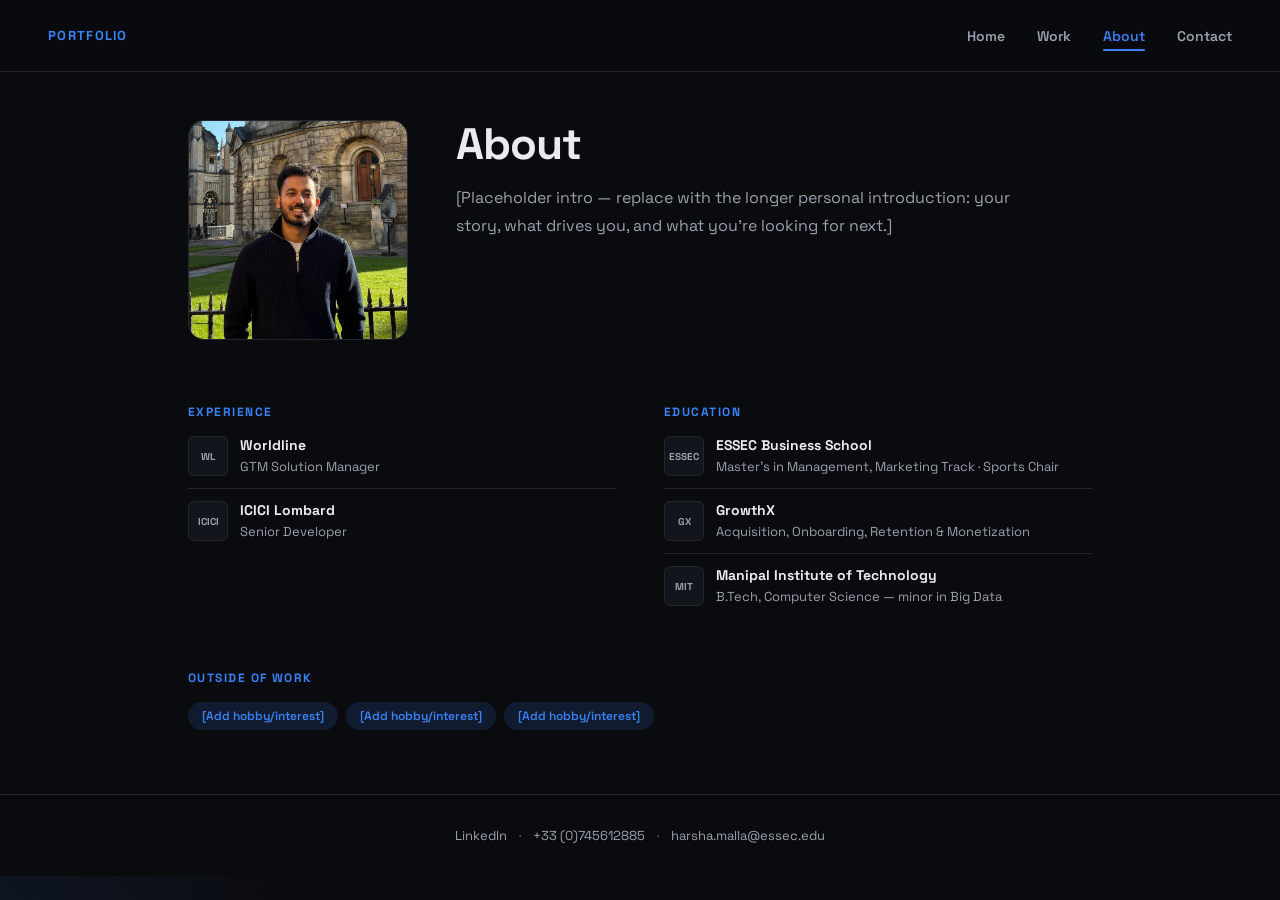
==== about.html @ a9770e65 "Restructure into multi-page site with fixed nav (Home/Work/About/Contact) Replace the single-page si" ====
<!DOCTYPE html>
<html lang="en">
<head>
<meta charset="UTF-8">
<meta name="viewport" content="width=device-width, initial-scale=1.0">
<title>About — Sai Harsha Malla</title>
<meta name="description" content="About Sai Harsha Malla — background, education, and interests.">
<link rel="preconnect" href="https://fonts.googleapis.com">
<link rel="preconnect" href="https://fonts.gstatic.com" crossorigin>
<link href="https://fonts.googleapis.com/css2?family=Space+Grotesk:wght@400;500;600;700&display=swap" rel="stylesheet">
<link rel="stylesheet" href="css/styles.css">
</head>
<body>

<nav class="nav">
  <a class="nav-wordmark" href="index.html">Portfolio</a>
  <div class="nav-links">
    <a class="nav-link" href="index.html">Home</a>
    <a class="nav-link" href="work.html">Work</a>
    <a class="nav-link is-active" href="about.html">About</a>
    <a class="nav-link" href="contact.html">Contact</a>
  </div>
</nav>

<main class="main">

  <section class="about-intro reveal">
    <div class="about-photo">
      <img src="assets/photo.jpg" alt="Sai Harsha Malla" width="220" height="220">
    </div>
    <div class="about-intro-text">
      <h1 class="name">About</h1>
      <p>[Placeholder intro &mdash; replace with the longer personal introduction: your story, what drives you, and what you're looking for next.]</p>
    </div>
  </section>

  <section class="about-columns reveal">
    <div>
      <h2 class="section-heading">Experience</h2>
      <ul class="timeline">
        <li class="timeline-item">
          <div class="timeline-logo">WL</div>
          <div class="timeline-text">
            <div class="timeline-org">Worldline</div>
            <div class="timeline-title">GTM Solution Manager</div>
          </div>
        </li>
        <li class="timeline-item">
          <div class="timeline-logo">ICICI</div>
          <div class="timeline-text">
            <div class="timeline-org">ICICI Lombard</div>
            <div class="timeline-title">Senior Developer</div>
          </div>
        </li>
      </ul>
    </div>
    <div>
      <h2 class="section-heading">Education</h2>
      <ul class="timeline">
        <li class="timeline-item">
          <div class="timeline-logo">ESSEC</div>
          <div class="timeline-text">
            <div class="timeline-org">ESSEC Business School</div>
            <div class="timeline-title">Master&rsquo;s in Management, Marketing Track &middot; Sports Chair</div>
          </div>
        </li>
        <li class="timeline-item">
          <div class="timeline-logo">GX</div>
          <div class="timeline-text">
            <div class="timeline-org">GrowthX</div>
            <div class="timeline-title">Acquisition, Onboarding, Retention &amp; Monetization</div>
          </div>
        </li>
        <li class="timeline-item">
          <div class="timeline-logo">MIT</div>
          <div class="timeline-text">
            <div class="timeline-org">Manipal Institute of Technology</div>
            <div class="timeline-title">B.Tech, Computer Science &mdash; minor in Big Data</div>
          </div>
        </li>
      </ul>
    </div>
  </section>

  <section class="hobbies-section reveal">
    <h2 class="section-heading">Outside of Work</h2>
    <div class="hobbies-list">
      <span class="hobby-tag">[Add hobby/interest]</span>
      <span class="hobby-tag">[Add hobby/interest]</span>
      <span class="hobby-tag">[Add hobby/interest]</span>
    </div>
  </section>

</main>

<footer class="site-footer">
  <a href="https://www.linkedin.com/in/saiharshamalla/" target="_blank" rel="noopener">LinkedIn</a>
  <span class="footer-sep">&middot;</span>
  <a href="tel:+33745612885">+33 (0)745612885</a>
  <span class="footer-sep">&middot;</span>
  <a href="mailto:harsha.malla@essec.edu">harsha.malla@essec.edu</a>
</footer>

<script src="js/script.js"></script>
</body>
</html>
---- css/styles.css ----
/* ---------------------------------------------------------
   Design tokens — single source of truth for colors, type,
   and spacing. Change values here, not at call sites.
--------------------------------------------------------- */
:root {
  --bg: #0a0b0f;
  --bg-elevated: #13151c;
  --bg-elevated-hover: #191c25;
  --border: #22262f;
  --text: #e9ebf1;
  --text-muted: #9aa0ae;
  --text-faint: #676d7a;
  --accent: #3b82f6;
  --accent-soft: rgba(59, 130, 246, 0.14);
  --accent-border: rgba(59, 130, 246, 0.35);

  --font-sans: 'Space Grotesk', -apple-system, BlinkMacSystemFont, 'Segoe UI', sans-serif;

  --space-1: 4px;
  --space-2: 8px;
  --space-3: 12px;
  --space-4: 16px;
  --space-5: 24px;
  --space-6: 32px;
  --space-7: 48px;
  --space-8: 64px;

  --radius-sm: 6px;
  --radius-md: 10px;
  --radius-lg: 16px;

  --nav-height: 72px;
  --transition: 220ms cubic-bezier(0.4, 0, 0.2, 1);
}

* { box-sizing: border-box; }

html, body {
  margin: 0;
  padding: 0;
  background: var(--bg);
  color: var(--text);
  font-family: var(--font-sans);
  -webkit-font-smoothing: antialiased;
}

/* Faint ambient glow + grain — decorative, sits behind all content */
body::before,
body::after {
  content: '';
  position: fixed;
  inset: 0;
  z-index: -1;
  pointer-events: none;
}

body::before {
  background:
    radial-gradient(600px 500px at 85% 0%, var(--accent-soft), transparent 60%),
    radial-gradient(500px 400px at 0% 100%, rgba(59, 130, 246, 0.08), transparent 60%);
}

body::after {
  opacity: 0.035;
  mix-blend-mode: overlay;
  background-image: url("data:image/svg+xml,%3Csvg xmlns='http://www.w3.org/2000/svg' width='120' height='120'%3E%3Cfilter id='n'%3E%3CfeTurbulence type='fractalNoise' baseFrequency='0.85' numOctaves='2' stitchTiles='stitch'/%3E%3C/filter%3E%3Crect width='100%25' height='100%25' filter='url(%23n)'/%3E%3C/svg%3E");
}

/* ---------------------------------------------------------
   Scroll-reveal (hero, project categories)
--------------------------------------------------------- */
.reveal {
  opacity: 0;
  transform: translateY(14px);
  transition: opacity 600ms ease, transform 600ms ease;
}

.reveal.in-view {
  opacity: 1;
  transform: translateY(0);
}

.category.reveal:nth-of-type(1) { transition-delay: 0ms; }
.category.reveal:nth-of-type(2) { transition-delay: 80ms; }
.category.reveal:nth-of-type(3) { transition-delay: 160ms; }

a {
  color: inherit;
  text-decoration: none;
}

ul { list-style: none; margin: 0; padding: 0; }

/* ---------------------------------------------------------
   Nav — fixed top bar, present on every page
--------------------------------------------------------- */
.nav {
  position: fixed;
  top: 0;
  left: 0;
  right: 0;
  z-index: 10;
  height: var(--nav-height);
  display: flex;
  align-items: center;
  justify-content: space-between;
  padding: 0 var(--space-7);
  background: rgba(10, 11, 15, 0.75);
  backdrop-filter: blur(10px);
  -webkit-backdrop-filter: blur(10px);
  border-bottom: 1px solid var(--border);
}

.nav-wordmark {
  font-size: 13px;
  font-weight: 700;
  letter-spacing: 0.1em;
  text-transform: uppercase;
  color: var(--accent);
}

.nav-links {
  display: flex;
  gap: var(--space-6);
}

.nav-link {
  position: relative;
  padding: 4px 0;
  font-size: 14px;
  font-weight: 600;
  color: var(--text-muted);
  transition: color var(--transition);
}

.nav-link:hover {
  color: var(--text);
}

.nav-link.is-active {
  color: var(--accent);
}

.nav-link.is-active::after {
  content: '';
  position: absolute;
  left: 0;
  right: 0;
  bottom: -2px;
  height: 2px;
  border-radius: 2px;
  background: var(--accent);
}

/* ---------------------------------------------------------
   Reusable section heading (Experience / Education / etc.)
--------------------------------------------------------- */
.section-heading {
  font-size: 12px;
  font-weight: 700;
  letter-spacing: 0.12em;
  text-transform: uppercase;
  color: var(--accent);
  margin: 0 0 var(--space-4);
}

.timeline-item {
  display: flex;
  align-items: center;
  gap: var(--space-3);
  padding-bottom: var(--space-3);
  margin-bottom: var(--space-3);
  border-bottom: 1px solid var(--border);
}

.timeline-item:last-child {
  border-bottom: none;
  margin-bottom: 0;
  padding-bottom: 0;
}

.timeline-logo {
  flex-shrink: 0;
  width: 40px;
  height: 40px;
  display: flex;
  align-items: center;
  justify-content: center;
  border: 1px solid var(--border);
  border-radius: var(--radius-sm);
  background: var(--bg-elevated);
  color: var(--text-muted);
  font-size: 10px;
  font-weight: 700;
  line-height: 1.1;
  text-align: center;
  padding: 2px;
}

.timeline-text {
  min-width: 0;
}

.timeline-org {
  font-size: 14px;
  font-weight: 700;
  line-height: 1.4;
  color: var(--text);
}

.timeline-title {
  font-size: 13px;
  color: var(--text-muted);
  margin-top: 2px;
  line-height: 1.4;
}

/* ---------------------------------------------------------
   Main / hero
--------------------------------------------------------- */
.main {
  padding: calc(var(--nav-height) + var(--space-7)) var(--space-7) var(--space-8);
  max-width: 1000px;
  width: 100%;
  margin: 0 auto;
}

.hero {
  margin-bottom: var(--space-6);
}

.eyebrow {
  font-size: 12px;
  font-weight: 700;
  letter-spacing: 0.16em;
  text-transform: uppercase;
  color: var(--accent);
  margin: 0 0 var(--space-3);
}

.name {
  font-size: clamp(32px, 4vw, 44px);
  font-weight: 700;
  letter-spacing: -0.02em;
  line-height: 1.1;
  margin: 0 0 var(--space-4);
}

.headline {
  font-size: 20px;
  font-weight: 500;
  line-height: 1.55;
  color: var(--text);
  max-width: 44ch;
  margin: 0;
  padding-left: var(--space-4);
  border-left: 2px solid var(--accent);
}

.role-highlight {
  display: inline-flex;
  flex-direction: column;
  gap: 4px;
  margin-top: var(--space-5);
  padding: var(--space-3) var(--space-5);
  border-radius: var(--radius-md);
  background: var(--accent-soft);
  border: 1px solid var(--accent-border);
}

.role-highlight-line {
  font-size: 14px;
  font-weight: 600;
  color: var(--text);
}

.role-highlight-line.is-secondary {
  font-weight: 500;
  color: var(--text-muted);
}

/* ---------------------------------------------------------
   Buttons
--------------------------------------------------------- */
.btn {
  display: inline-flex;
  align-items: center;
  gap: var(--space-2);
  padding: 13px 24px;
  border-radius: var(--radius-md);
  font-size: 14px;
  font-weight: 600;
  font-family: var(--font-sans);
  border: 1px solid transparent;
  cursor: pointer;
  transition: transform var(--transition), box-shadow var(--transition);
}

.btn-primary {
  background: var(--accent);
  color: var(--bg);
}

.btn-primary:hover {
  transform: translateY(-2px);
  box-shadow: 0 14px 28px -12px rgba(59, 130, 246, 0.5);
}

/* ---------------------------------------------------------
   Projects — accordion categories
--------------------------------------------------------- */
.projects {
  margin-top: var(--space-8);
  display: flex;
  flex-direction: column;
  gap: var(--space-4);
}

.projects-heading {
  font-size: 13px;
  font-weight: 700;
  letter-spacing: 0.1em;
  text-transform: uppercase;
  color: var(--text-muted);
  margin: 0;
}

.category {
  border: 1px solid var(--border);
  border-radius: var(--radius-md);
  background: var(--bg-elevated);
  overflow: hidden;
}

.category-toggle {
  width: 100%;
  display: flex;
  align-items: center;
  justify-content: space-between;
  padding: var(--space-5);
  background: transparent;
  border: none;
  color: var(--text);
  font-family: var(--font-sans);
  font-size: 16px;
  font-weight: 600;
  cursor: pointer;
  transition: background var(--transition);
}

.category-toggle:hover {
  background: var(--bg-elevated-hover);
}

.category-toggle:focus-visible {
  outline: 2px solid var(--accent);
  outline-offset: -2px;
}

.category-icon {
  position: relative;
  width: 16px;
  height: 16px;
  flex-shrink: 0;
}

.category-icon::before,
.category-icon::after {
  content: '';
  position: absolute;
  top: 50%;
  left: 50%;
  background: var(--accent);
  transform: translate(-50%, -50%);
  transition: transform var(--transition);
}

.category-icon::before {
  width: 12px;
  height: 2px;
}

.category-icon::after {
  width: 2px;
  height: 12px;
}

.category-toggle[aria-expanded="true"] .category-icon::after {
  transform: translate(-50%, -50%) rotate(90deg) scale(0);
}

.category-panel {
  display: grid;
  grid-template-columns: repeat(auto-fill, minmax(260px, 1fr));
  gap: var(--space-4);
  padding: 0 var(--space-5) var(--space-5);
  max-height: 0;
  opacity: 0;
  overflow: hidden;
  transition: max-height var(--transition), opacity var(--transition), padding var(--transition);
}

.category-panel.is-open {
  max-height: 2000px;
  opacity: 1;
}

.category-panel[hidden] {
  display: none;
}

/* Project card */
.project-card {
  border: 1px solid var(--border);
  border-radius: var(--radius-md);
  padding: var(--space-4);
  background: var(--bg);
  transition: transform var(--transition), border-color var(--transition), box-shadow var(--transition);
}

.project-card:hover {
  transform: translateY(-3px);
  border-color: var(--accent-border);
  box-shadow: 0 12px 24px -12px rgba(59, 130, 246, 0.35);
}

.category-panel.is-open .project-card {
  animation: card-in 420ms cubic-bezier(0.4, 0, 0.2, 1) both;
}

.category-panel.is-open .project-card:nth-child(1) { animation-delay: 60ms; }
.category-panel.is-open .project-card:nth-child(2) { animation-delay: 120ms; }
.category-panel.is-open .project-card:nth-child(3) { animation-delay: 180ms; }
.category-panel.is-open .project-card:nth-child(4) { animation-delay: 240ms; }

@keyframes card-in {
  from { opacity: 0; transform: translateY(10px); }
  to { opacity: 1; transform: translateY(0); }
}

.project-thumb {
  aspect-ratio: 16 / 9;
  border-radius: var(--radius-sm);
  overflow: hidden;
  border: 1px solid var(--border);
  margin-bottom: var(--space-3);
}

.project-thumb iframe {
  width: 100%;
  height: 100%;
  border: none;
}

.project-thumb-placeholder {
  display: flex;
  align-items: center;
  justify-content: center;
  background:
    repeating-linear-gradient(135deg, var(--accent-soft) 0px, var(--accent-soft) 1px, transparent 1px, transparent 14px),
    var(--bg-elevated);
}

.project-thumb-glyph {
  font-size: 32px;
  font-weight: 700;
  color: var(--accent);
  opacity: 0.45;
}

.project-title {
  font-size: 15px;
  font-weight: 700;
  margin: 0 0 var(--space-2);
}

.project-blurb {
  font-size: 13px;
  color: var(--text-muted);
  line-height: 1.6;
  margin: 0 0 var(--space-3);
}

.project-tags {
  display: flex;
  flex-wrap: wrap;
  gap: var(--space-2);
  margin-bottom: var(--space-3);
}

.project-tag {
  font-size: 11px;
  font-weight: 600;
  padding: 3px 10px;
  border-radius: 999px;
  background: var(--accent-soft);
  color: var(--accent);
}

/* ---------------------------------------------------------
   About page
--------------------------------------------------------- */
.about-intro {
  display: flex;
  align-items: flex-start;
  gap: var(--space-7);
  margin-bottom: var(--space-8);
}

.about-photo {
  flex-shrink: 0;
  width: 220px;
  height: 220px;
  border-radius: var(--radius-lg);
  overflow: hidden;
  border: 1px solid var(--border);
  background: var(--bg-elevated);
}

.about-photo img {
  width: 100%;
  height: 100%;
  object-fit: cover;
  display: block;
}

.about-intro-text p {
  font-size: 16px;
  line-height: 1.75;
  color: var(--text-muted);
  max-width: 60ch;
  margin: var(--space-4) 0 0;
}

.about-columns {
  display: grid;
  grid-template-columns: 1fr 1fr;
  gap: var(--space-7);
  margin-bottom: var(--space-8);
}

.hobbies-list {
  display: flex;
  flex-wrap: wrap;
  gap: var(--space-2);
}

.hobby-tag {
  font-size: 12px;
  font-weight: 600;
  padding: 6px 14px;
  border-radius: 999px;
  background: var(--accent-soft);
  color: var(--accent);
}

/* ---------------------------------------------------------
   Contact page
--------------------------------------------------------- */
.contact-headline {
  font-size: clamp(24px, 3vw, 32px);
  font-weight: 600;
  line-height: 1.4;
  max-width: 32ch;
  margin: 0 0 var(--space-7);
}

.contact-list {
  display: flex;
  flex-direction: column;
  gap: var(--space-3);
  max-width: 460px;
}

.contact-row {
  display: flex;
  align-items: center;
  justify-content: space-between;
  padding: var(--space-4) var(--space-5);
  border: 1px solid var(--border);
  border-radius: var(--radius-md);
  background: var(--bg-elevated);
  transition: transform var(--transition), border-color var(--transition);
}

.contact-row:hover {
  transform: translateY(-2px);
  border-color: var(--accent-border);
}

.contact-row-label {
  font-size: 12px;
  font-weight: 700;
  letter-spacing: 0.08em;
  text-transform: uppercase;
  color: var(--accent);
}

.contact-row-value {
  font-size: 15px;
  font-weight: 600;
  color: var(--text);
}

/* ---------------------------------------------------------
   Footer
--------------------------------------------------------- */
.site-footer {
  display: flex;
  align-items: center;
  justify-content: center;
  gap: var(--space-3);
  padding: var(--space-6);
  border-top: 1px solid var(--border);
  font-size: 13px;
  color: var(--text-muted);
}

.site-footer a {
  position: relative;
  transition: color var(--transition);
}

.site-footer a::after {
  content: '';
  position: absolute;
  left: 0;
  bottom: -2px;
  width: 100%;
  height: 1px;
  background: var(--accent);
  transform: scaleX(0);
  transform-origin: left;
  transition: transform var(--transition);
}

.site-footer a:hover {
  color: var(--accent);
}

.site-footer a:hover::after {
  transform: scaleX(1);
}

.footer-sep {
  color: var(--text-faint);
}

/* ---------------------------------------------------------
   Responsive
--------------------------------------------------------- */
@media (max-width: 800px) {
  .nav {
    padding: 0 var(--space-4);
  }

  .nav-links {
    gap: var(--space-4);
  }

  .main {
    padding: calc(var(--nav-height) + var(--space-5)) var(--space-4) var(--space-6);
  }

  .about-intro {
    flex-direction: column-reverse;
    gap: var(--space-5);
  }

  .about-photo {
    width: 140px;
    height: 140px;
  }

  .about-columns {
    grid-template-columns: 1fr;
    gap: var(--space-6);
  }
}
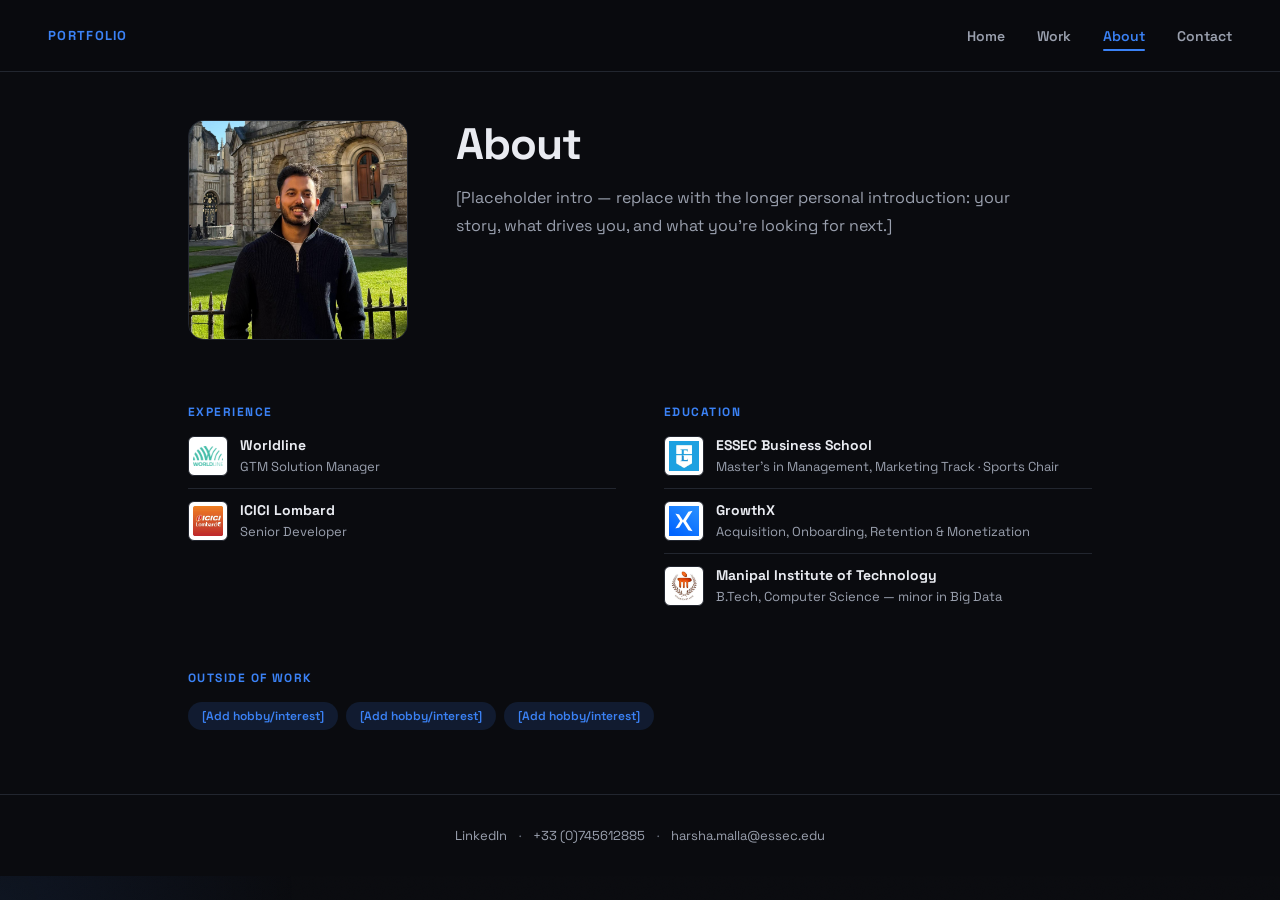
==== commit 9fb6916c: "Add real institution logos to About page experience/education entries Replace the text-abbreviation " ====
--- a/about.html
+++ b/about.html
@@ -39,14 +39,14 @@
       <h2 class="section-heading">Experience</h2>
       <ul class="timeline">
         <li class="timeline-item">
-          <div class="timeline-logo">WL</div>
+          <div class="timeline-logo"><img src="assets/logos/worldline.webp" alt="Worldline logo"></div>
           <div class="timeline-text">
             <div class="timeline-org">Worldline</div>
             <div class="timeline-title">GTM Solution Manager</div>
           </div>
         </li>
         <li class="timeline-item">
-          <div class="timeline-logo">ICICI</div>
+          <div class="timeline-logo"><img src="assets/logos/icici-lombard.jpg" alt="ICICI Lombard logo"></div>
           <div class="timeline-text">
             <div class="timeline-org">ICICI Lombard</div>
             <div class="timeline-title">Senior Developer</div>
@@ -58,21 +58,21 @@
       <h2 class="section-heading">Education</h2>
       <ul class="timeline">
         <li class="timeline-item">
-          <div class="timeline-logo">ESSEC</div>
+          <div class="timeline-logo"><img src="assets/logos/essec.jpg" alt="ESSEC Business School logo"></div>
           <div class="timeline-text">
             <div class="timeline-org">ESSEC Business School</div>
             <div class="timeline-title">Master&rsquo;s in Management, Marketing Track &middot; Sports Chair</div>
           </div>
         </li>
         <li class="timeline-item">
-          <div class="timeline-logo">GX</div>
+          <div class="timeline-logo"><img src="assets/logos/growthx.webp" alt="GrowthX logo"></div>
           <div class="timeline-text">
             <div class="timeline-org">GrowthX</div>
             <div class="timeline-title">Acquisition, Onboarding, Retention &amp; Monetization</div>
           </div>
         </li>
         <li class="timeline-item">
-          <div class="timeline-logo">MIT</div>
+          <div class="timeline-logo"><img src="assets/logos/manipal.jpg" alt="Manipal Institute of Technology logo"></div>
           <div class="timeline-text">
             <div class="timeline-org">Manipal Institute of Technology</div>
             <div class="timeline-title">B.Tech, Computer Science &mdash; minor in Big Data</div>
--- a/css/styles.css
+++ b/css/styles.css
@@ -186,15 +186,18 @@
   display: flex;
   align-items: center;
   justify-content: center;
+  overflow: hidden;
   border: 1px solid var(--border);
   border-radius: var(--radius-sm);
-  background: var(--bg-elevated);
-  color: var(--text-muted);
-  font-size: 10px;
-  font-weight: 700;
-  line-height: 1.1;
-  text-align: center;
-  padding: 2px;
+  background: #fff;
+  padding: 4px;
+}
+
+.timeline-logo img {
+  width: 100%;
+  height: 100%;
+  object-fit: contain;
+  display: block;
 }
 
 .timeline-text {
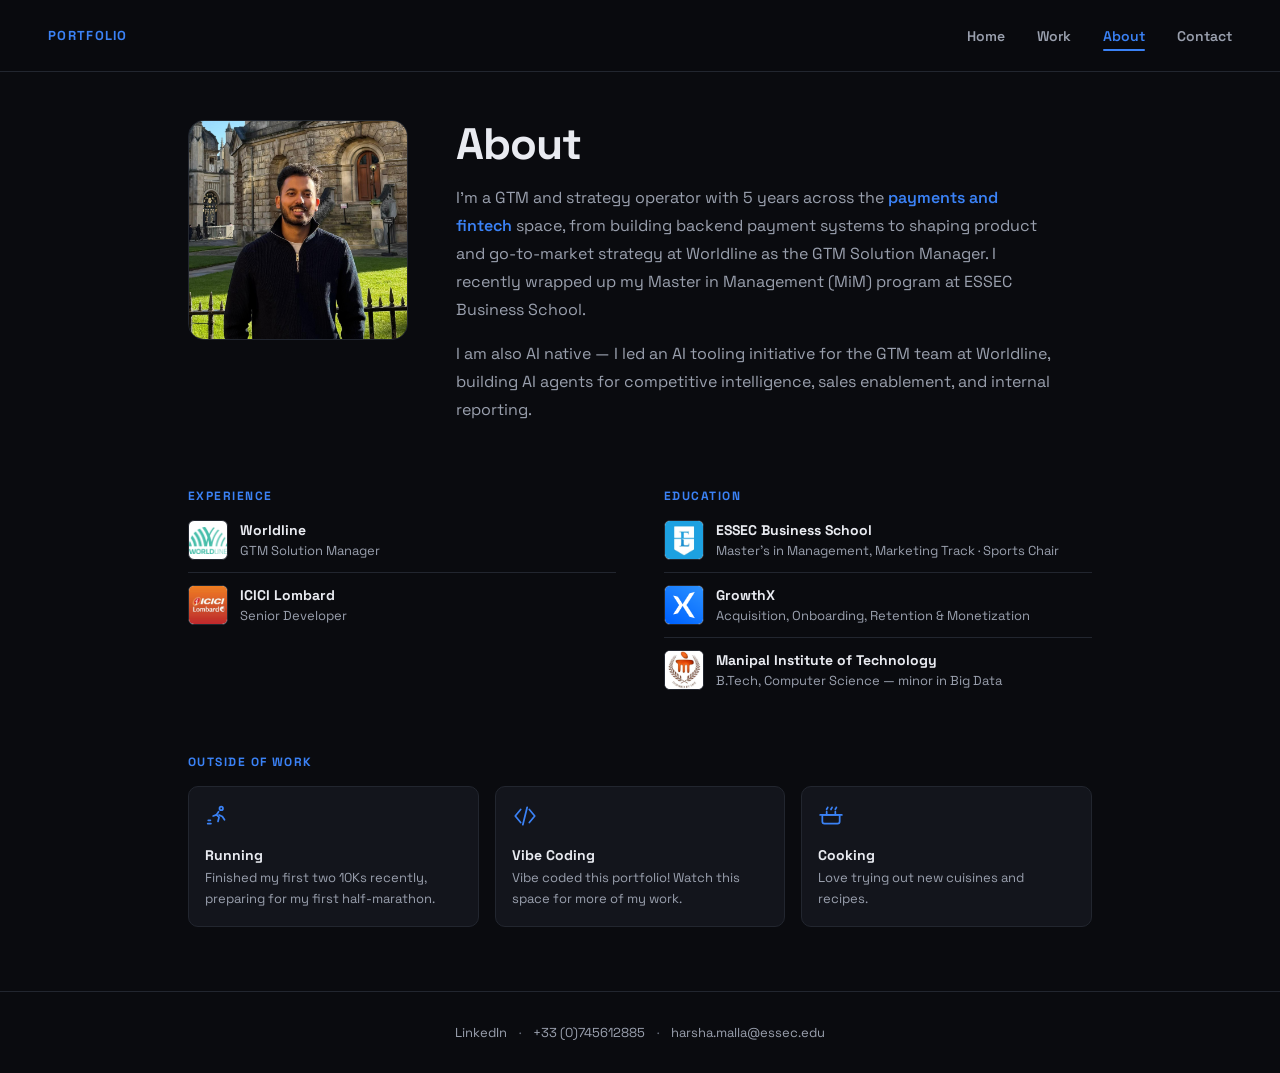
==== commit 7241859e: "Add real About page copy, logo tile polish, and .vercel to gitignore Replace the About intro and hob" ====
--- a/about.html
+++ b/about.html
@@ -30,7 +30,8 @@
     </div>
     <div class="about-intro-text">
       <h1 class="name">About</h1>
-      <p>[Placeholder intro &mdash; replace with the longer personal introduction: your story, what drives you, and what you're looking for next.]</p>
+      <p>I&rsquo;m a GTM and strategy operator with 5 years across the <span class="text-accent">payments and fintech</span> space, from building backend payment systems to shaping product and go-to-market strategy at Worldline as the GTM Solution Manager. I recently wrapped up my Master in Management (MiM) program at ESSEC Business School.</p>
+      <p>I am also AI native &mdash; I led an AI tooling initiative for the GTM team at Worldline, building AI agents for competitive intelligence, sales enablement, and internal reporting.</p>
     </div>
   </section>
 
@@ -85,9 +86,36 @@
   <section class="hobbies-section reveal">
     <h2 class="section-heading">Outside of Work</h2>
     <div class="hobbies-list">
-      <span class="hobby-tag">[Add hobby/interest]</span>
-      <span class="hobby-tag">[Add hobby/interest]</span>
-      <span class="hobby-tag">[Add hobby/interest]</span>
+      <div class="hobby">
+        <svg class="hobby-icon" viewBox="0 0 24 24" fill="none" stroke="currentColor" stroke-width="1.6" stroke-linecap="round" stroke-linejoin="round" aria-hidden="true">
+          <circle cx="15" cy="5" r="1.6"/>
+          <path d="M12.5 8l-2 3 2.5 2-1 4"/>
+          <path d="M13 11l3 1.5 2 3"/>
+          <path d="M10.5 11l-3 1"/>
+          <path d="M3 16h2M2.5 19h3"/>
+        </svg>
+        <div class="hobby-title">Running</div>
+        <div class="hobby-desc">Finished my first two 10Ks recently, preparing for my first half-marathon.</div>
+      </div>
+      <div class="hobby">
+        <svg class="hobby-icon" viewBox="0 0 24 24" fill="none" stroke="currentColor" stroke-width="1.6" stroke-linecap="round" stroke-linejoin="round" aria-hidden="true">
+          <polyline points="8 6 3 12 8 18"/>
+          <polyline points="16 6 21 12 16 18"/>
+          <line x1="14" y1="4" x2="10" y2="20"/>
+        </svg>
+        <div class="hobby-title">Vibe Coding</div>
+        <div class="hobby-desc">Vibe coded this portfolio! Watch this space for more of my work.</div>
+      </div>
+      <div class="hobby">
+        <svg class="hobby-icon" viewBox="0 0 24 24" fill="none" stroke="currentColor" stroke-width="1.6" stroke-linecap="round" stroke-linejoin="round" aria-hidden="true">
+          <path d="M4 11h16v6a2 2 0 0 1-2 2H6a2 2 0 0 1-2-2v-6z"/>
+          <path d="M2 11h20"/>
+          <path d="M8 11V8M16 11V8"/>
+          <path d="M9 4c0 1-1 1-1 2M13 4c0 1-1 1-1 2M17 4c0 1-1 1-1 2"/>
+        </svg>
+        <div class="hobby-title">Cooking</div>
+        <div class="hobby-desc">Love trying out new cuisines and recipes.</div>
+      </div>
     </div>
   </section>
 
--- a/css/styles.css
+++ b/css/styles.css
@@ -190,7 +190,7 @@
   border: 1px solid var(--border);
   border-radius: var(--radius-sm);
   background: #fff;
-  padding: 4px;
+  transition: transform var(--transition), box-shadow var(--transition), border-color var(--transition);
 }
 
 .timeline-logo img {
@@ -198,6 +198,12 @@
   height: 100%;
   object-fit: contain;
   display: block;
+}
+
+.timeline-item:hover .timeline-logo {
+  transform: translateY(-2px);
+  border-color: var(--accent-border);
+  box-shadow: 0 10px 20px -10px rgba(59, 130, 246, 0.4);
 }
 
 .timeline-text {
@@ -535,6 +541,11 @@
   margin: var(--space-4) 0 0;
 }
 
+.text-accent {
+  color: var(--accent);
+  font-weight: 600;
+}
+
 .about-columns {
   display: grid;
   grid-template-columns: 1fr 1fr;
@@ -543,18 +554,36 @@
 }
 
 .hobbies-list {
-  display: flex;
-  flex-wrap: wrap;
-  gap: var(--space-2);
-}
-
-.hobby-tag {
-  font-size: 12px;
-  font-weight: 600;
-  padding: 6px 14px;
-  border-radius: 999px;
-  background: var(--accent-soft);
-  color: var(--accent);
+  display: grid;
+  grid-template-columns: repeat(3, 1fr);
+  gap: var(--space-4);
+}
+
+.hobby {
+  padding: var(--space-4);
+  border: 1px solid var(--border);
+  border-radius: var(--radius-md);
+  background: var(--bg-elevated);
+}
+
+.hobby-icon {
+  width: 26px;
+  height: 26px;
+  color: var(--accent);
+  margin-bottom: var(--space-3);
+}
+
+.hobby-title {
+  font-size: 14px;
+  font-weight: 700;
+  color: var(--text);
+  margin-bottom: var(--space-1);
+}
+
+.hobby-desc {
+  font-size: 13px;
+  color: var(--text-muted);
+  line-height: 1.6;
 }
 
 /* ---------------------------------------------------------
@@ -679,4 +708,8 @@
     grid-template-columns: 1fr;
     gap: var(--space-6);
   }
-}
+
+  .hobbies-list {
+    grid-template-columns: 1fr;
+  }
+}
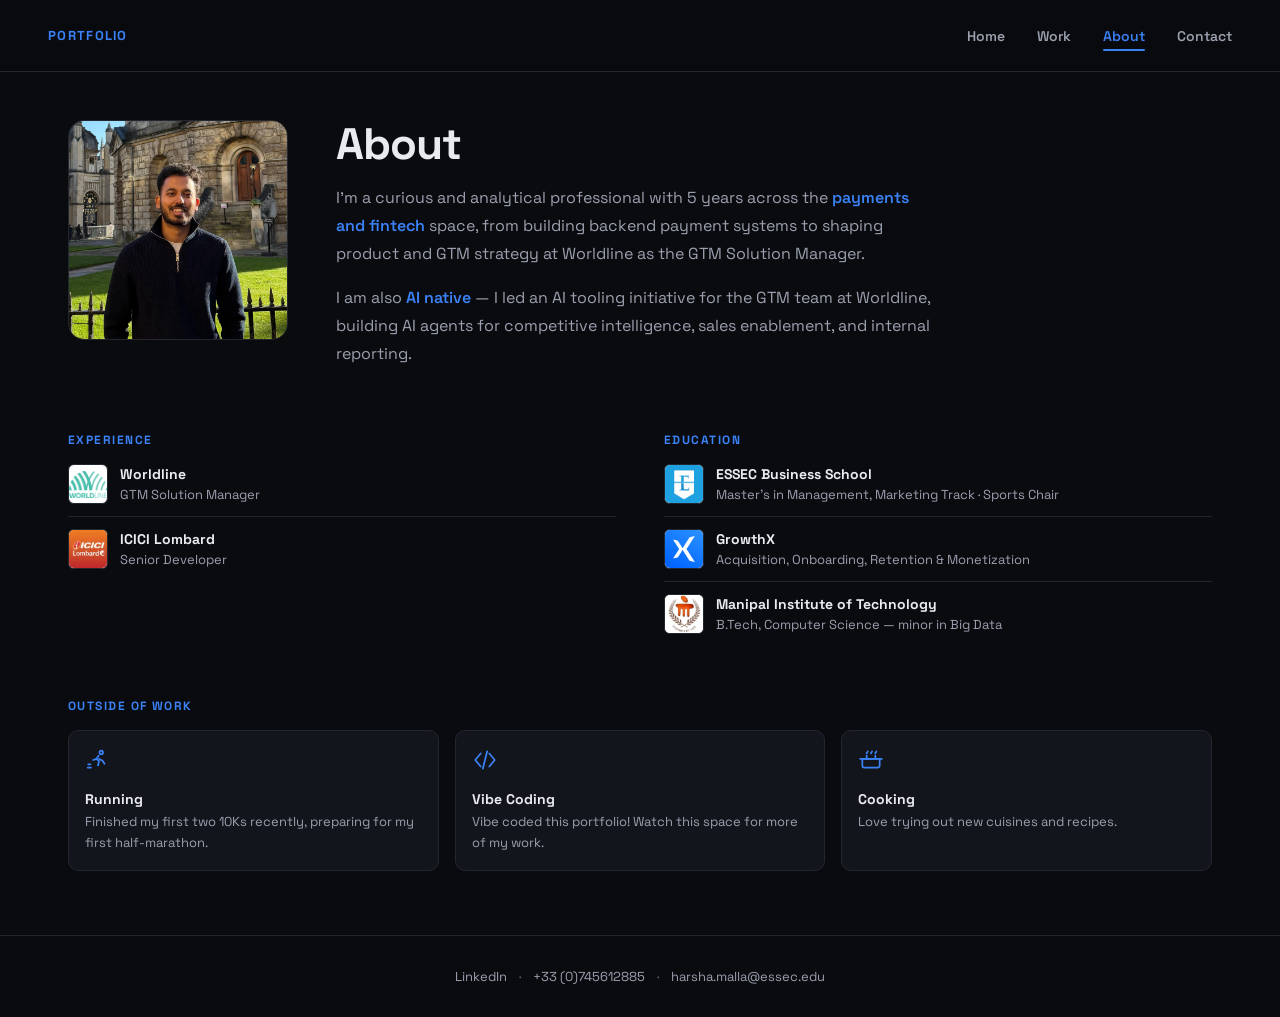
==== commit e23e18a4: "Work page polish: click-anywhere PDF cards, personal empty state, radial glow - PDF-type project car" ====
--- a/about.html
+++ b/about.html
@@ -30,8 +30,8 @@
     </div>
     <div class="about-intro-text">
       <h1 class="name">About</h1>
-      <p>I&rsquo;m a GTM and strategy operator with 5 years across the <span class="text-accent">payments and fintech</span> space, from building backend payment systems to shaping product and go-to-market strategy at Worldline as the GTM Solution Manager. I recently wrapped up my Master in Management (MiM) program at ESSEC Business School.</p>
-      <p>I am also AI native &mdash; I led an AI tooling initiative for the GTM team at Worldline, building AI agents for competitive intelligence, sales enablement, and internal reporting.</p>
+      <p>I&rsquo;m a curious and analytical professional with 5 years across the <span class="text-accent">payments and fintech</span> space, from building backend payment systems to shaping product and GTM strategy at Worldline as the GTM Solution Manager.</p>
+      <p>I am also <span class="text-accent">AI native</span> &mdash; I led an AI tooling initiative for the GTM team at Worldline, building AI agents for competitive intelligence, sales enablement, and internal reporting.</p>
     </div>
   </section>
 
--- a/css/styles.css
+++ b/css/styles.css
@@ -30,6 +30,7 @@
   --radius-lg: 16px;
 
   --nav-height: 72px;
+  --content-max-width: 1240px;
   --transition: 220ms cubic-bezier(0.4, 0, 0.2, 1);
 }
 
@@ -42,6 +43,12 @@
   color: var(--text);
   font-family: var(--font-sans);
   -webkit-font-smoothing: antialiased;
+}
+
+body {
+  display: flex;
+  flex-direction: column;
+  min-height: 100vh;
 }
 
 /* Faint ambient glow + grain — decorative, sits behind all content */
@@ -201,9 +208,9 @@
 }
 
 .timeline-item:hover .timeline-logo {
-  transform: translateY(-2px);
+  transform: translateY(-5px);
   border-color: var(--accent-border);
-  box-shadow: 0 10px 20px -10px rgba(59, 130, 246, 0.4);
+  box-shadow: 0 16px 26px -10px rgba(59, 130, 246, 0.5);
 }
 
 .timeline-text {
@@ -228,8 +235,9 @@
    Main / hero
 --------------------------------------------------------- */
 .main {
+  flex: 1 0 auto;
   padding: calc(var(--nav-height) + var(--space-7)) var(--space-7) var(--space-8);
-  max-width: 1000px;
+  max-width: var(--content-max-width);
   width: 100%;
   margin: 0 auto;
 }
@@ -400,7 +408,7 @@
 
 .category-panel {
   display: grid;
-  grid-template-columns: repeat(auto-fill, minmax(260px, 1fr));
+  grid-template-columns: repeat(auto-fit, minmax(260px, 1fr));
   gap: var(--space-4);
   padding: 0 var(--space-5) var(--space-5);
   max-height: 0;
@@ -459,6 +467,10 @@
   width: 100%;
   height: 100%;
   border: none;
+  /* The PDF preview is a separate document, so clicks inside it wouldn't
+     otherwise reach the enclosing card-link. Since the toolbar is already
+     hidden, there's no interactive PDF chrome to preserve here anyway. */
+  pointer-events: none;
 }
 
 .project-thumb-placeholder {
@@ -466,7 +478,7 @@
   align-items: center;
   justify-content: center;
   background:
-    repeating-linear-gradient(135deg, var(--accent-soft) 0px, var(--accent-soft) 1px, transparent 1px, transparent 14px),
+    radial-gradient(circle at center, var(--accent-soft) 0%, transparent 70%),
     var(--bg-elevated);
 }
 
@@ -475,6 +487,13 @@
   font-weight: 700;
   color: var(--accent);
   opacity: 0.45;
+}
+
+.project-thumb-icon {
+  width: 42px;
+  height: 42px;
+  color: var(--accent);
+  opacity: 0.65;
 }
 
 .project-title {
@@ -504,6 +523,14 @@
   border-radius: 999px;
   background: var(--accent-soft);
   color: var(--accent);
+}
+
+.category-empty {
+  grid-column: 1 / -1;
+  text-align: center;
+  color: var(--text-muted);
+  font-size: 14px;
+  padding: var(--space-6) 0;
 }
 
 /* ---------------------------------------------------------
@@ -638,6 +665,8 @@
    Footer
 --------------------------------------------------------- */
 .site-footer {
+  flex-shrink: 0;
+  width: 100%;
   display: flex;
   align-items: center;
   justify-content: center;
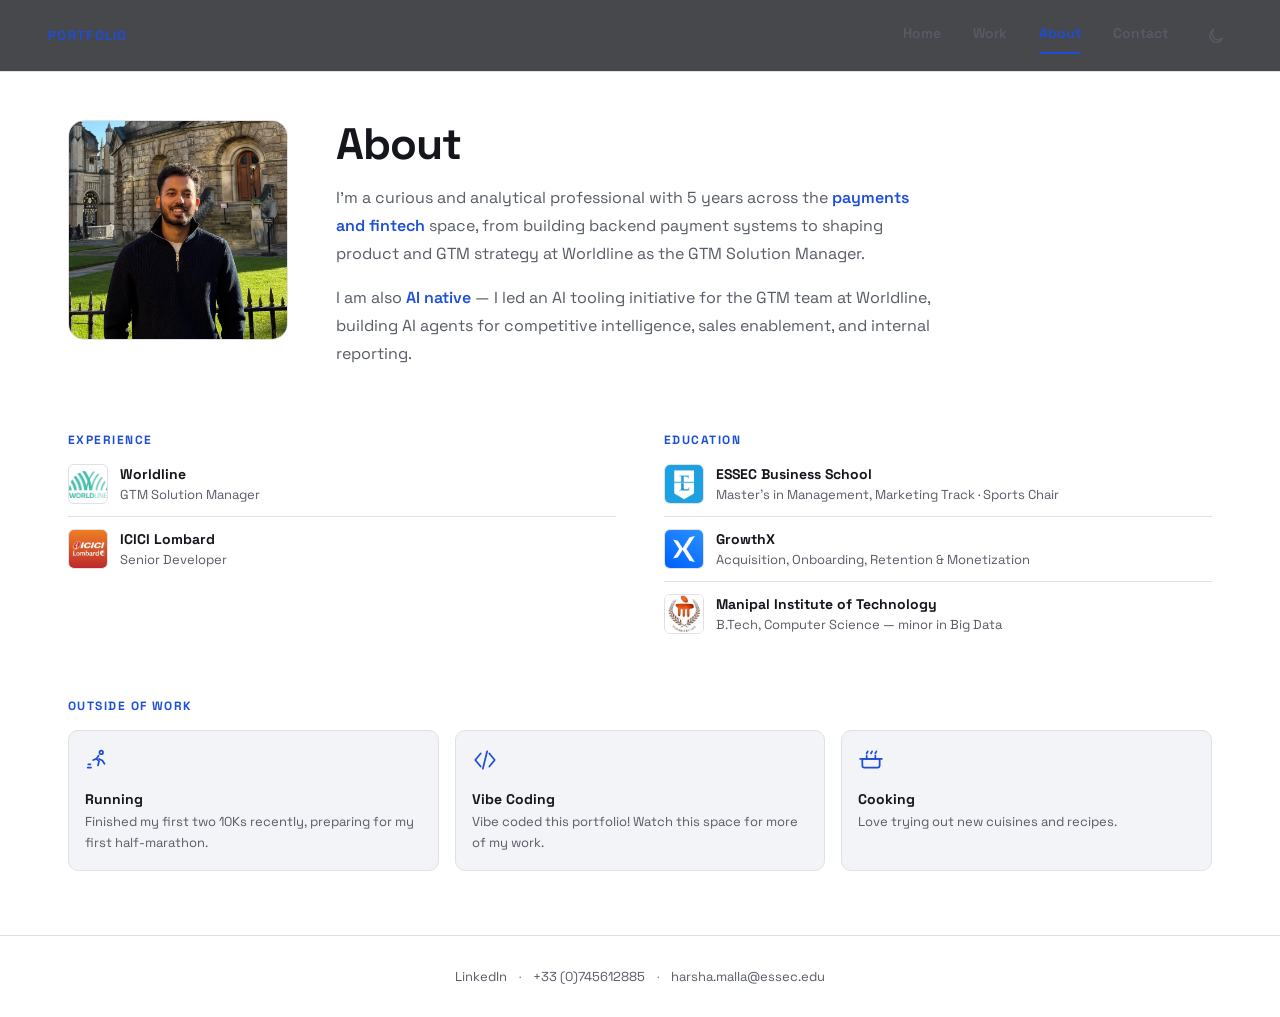
==== commit 2d0a795e: "Add a light/dark theme toggle Dark stays the default; a light theme is defined via a :root[data-them" ====
--- a/about.html
+++ b/about.html
@@ -2,9 +2,19 @@
 <html lang="en">
 <head>
 <meta charset="UTF-8">
+<script>(function(){var t=localStorage.getItem('theme')||(window.matchMedia('(prefers-color-scheme: light)').matches?'light':'dark');document.documentElement.setAttribute('data-theme',t);})();</script>
 <meta name="viewport" content="width=device-width, initial-scale=1.0">
 <title>About — Sai Harsha Malla</title>
 <meta name="description" content="About Sai Harsha Malla — background, education, and interests.">
+<meta property="og:type" content="website">
+<meta property="og:url" content="https://portfolio-harsha9987.vercel.app/about.html">
+<meta property="og:title" content="About — Sai Harsha Malla">
+<meta property="og:description" content="About Sai Harsha Malla — background, education, and interests.">
+<meta property="og:image" content="https://portfolio-harsha9987.vercel.app/assets/photo.jpg">
+<meta name="twitter:card" content="summary_large_image">
+<meta name="twitter:title" content="About — Sai Harsha Malla">
+<meta name="twitter:description" content="About Sai Harsha Malla — background, education, and interests.">
+<meta name="twitter:image" content="https://portfolio-harsha9987.vercel.app/assets/photo.jpg">
 <link rel="preconnect" href="https://fonts.googleapis.com">
 <link rel="preconnect" href="https://fonts.gstatic.com" crossorigin>
 <link href="https://fonts.googleapis.com/css2?family=Space+Grotesk:wght@400;500;600;700&display=swap" rel="stylesheet">
@@ -19,6 +29,7 @@
     <a class="nav-link" href="work.html">Work</a>
     <a class="nav-link is-active" href="about.html">About</a>
     <a class="nav-link" href="contact.html">Contact</a>
+    <button class="theme-toggle" id="themeToggle" type="button" aria-label="Toggle light/dark theme"></button>
   </div>
 </nav>
 
--- a/css/styles.css
+++ b/css/styles.css
@@ -32,6 +32,27 @@
   --nav-height: 72px;
   --content-max-width: 1240px;
   --transition: 220ms cubic-bezier(0.4, 0, 0.2, 1);
+
+  color-scheme: dark;
+}
+
+/* Light theme — applied via [data-theme="light"] on <html>, set by the
+   inline script in <head> (before paint, to avoid a flash) and toggled
+   by .theme-toggle in script.js. Absence of the attribute means dark,
+   so dark stays the default for anyone without JS. */
+:root[data-theme="light"] {
+  --bg: #ffffff;
+  --bg-elevated: #f3f4f7;
+  --bg-elevated-hover: #e9ebf0;
+  --border: #dfe1e6;
+  --text: #14161c;
+  --text-muted: #565b66;
+  --text-faint: #8a8f99;
+  --accent: #1d4ed8;
+  --accent-soft: rgba(29, 78, 216, 0.10);
+  --accent-border: rgba(29, 78, 216, 0.30);
+
+  color-scheme: light;
 }
 
 * { box-sizing: border-box; }
@@ -157,6 +178,30 @@
   height: 2px;
   border-radius: 2px;
   background: var(--accent);
+}
+
+.theme-toggle {
+  display: flex;
+  align-items: center;
+  justify-content: center;
+  width: 32px;
+  height: 32px;
+  padding: 0;
+  margin: 0;
+  border: none;
+  background: transparent;
+  color: var(--text-muted);
+  cursor: pointer;
+  transition: color var(--transition);
+}
+
+.theme-toggle:hover {
+  color: var(--accent);
+}
+
+.theme-toggle svg {
+  width: 20px;
+  height: 20px;
 }
 
 /* ---------------------------------------------------------
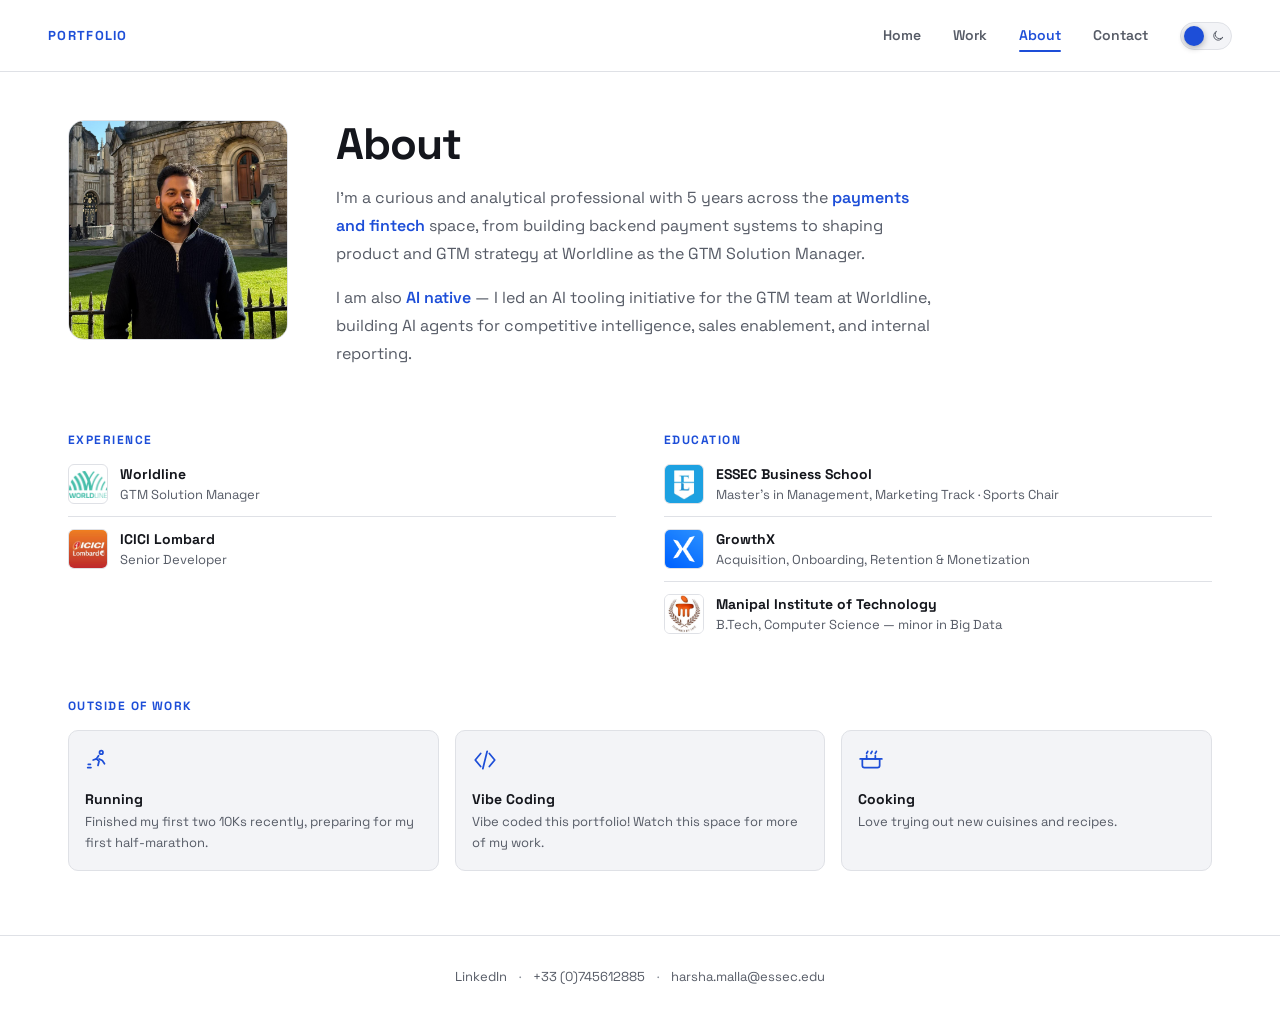
==== commit 65e5bd8a: "Fix nav background in light mode; redesign theme toggle as a sliding switch Nav bar background was h" ====
--- a/about.html
+++ b/about.html
@@ -29,7 +29,11 @@
     <a class="nav-link" href="work.html">Work</a>
     <a class="nav-link is-active" href="about.html">About</a>
     <a class="nav-link" href="contact.html">Contact</a>
-    <button class="theme-toggle" id="themeToggle" type="button" aria-label="Toggle light/dark theme"></button>
+    <button class="theme-toggle" id="themeToggle" type="button" role="switch" aria-checked="true" aria-label="Toggle light/dark theme">
+      <svg class="theme-toggle-icon theme-toggle-icon-sun" viewBox="0 0 24 24" fill="none" stroke="currentColor" stroke-width="1.6" stroke-linecap="round" stroke-linejoin="round" aria-hidden="true"><circle cx="12" cy="12" r="4"/><path d="M12 2v2M12 20v2M4 12H2M22 12h-2M4.9 4.9l1.4 1.4M17.7 17.7l1.4 1.4M4.9 19.1l1.4-1.4M17.7 6.3l1.4-1.4"/></svg>
+      <svg class="theme-toggle-icon theme-toggle-icon-moon" viewBox="0 0 24 24" fill="none" stroke="currentColor" stroke-width="1.6" stroke-linecap="round" stroke-linejoin="round" aria-hidden="true"><path d="M20 14.5A8 8 0 1 1 9.5 4a6.5 6.5 0 0 0 10.5 10.5z"/></svg>
+      <span class="theme-toggle-thumb"></span>
+    </button>
   </div>
 </nav>
 
--- a/css/styles.css
+++ b/css/styles.css
@@ -13,6 +13,7 @@
   --accent: #3b82f6;
   --accent-soft: rgba(59, 130, 246, 0.14);
   --accent-border: rgba(59, 130, 246, 0.35);
+  --nav-bg: rgba(10, 11, 15, 0.75);
 
   --font-sans: 'Space Grotesk', -apple-system, BlinkMacSystemFont, 'Segoe UI', sans-serif;
 
@@ -51,6 +52,7 @@
   --accent: #1d4ed8;
   --accent-soft: rgba(29, 78, 216, 0.10);
   --accent-border: rgba(29, 78, 216, 0.30);
+  --nav-bg: rgba(255, 255, 255, 0.75);
 
   color-scheme: light;
 }
@@ -133,7 +135,7 @@
   align-items: center;
   justify-content: space-between;
   padding: 0 var(--space-7);
-  background: rgba(10, 11, 15, 0.75);
+  background: var(--nav-bg);
   backdrop-filter: blur(10px);
   -webkit-backdrop-filter: blur(10px);
   border-bottom: 1px solid var(--border);
@@ -181,27 +183,59 @@
 }
 
 .theme-toggle {
-  display: flex;
-  align-items: center;
-  justify-content: center;
-  width: 32px;
-  height: 32px;
+  position: relative;
+  flex-shrink: 0;
+  width: 52px;
+  height: 28px;
   padding: 0;
   margin: 0;
-  border: none;
-  background: transparent;
-  color: var(--text-muted);
+  border: 1px solid var(--border);
+  border-radius: 999px;
+  background: var(--bg-elevated);
   cursor: pointer;
-  transition: color var(--transition);
+  transition: border-color var(--transition);
 }
 
 .theme-toggle:hover {
-  color: var(--accent);
-}
-
-.theme-toggle svg {
+  border-color: var(--accent-border);
+}
+
+.theme-toggle-icon {
+  position: absolute;
+  top: 50%;
+  width: 14px;
+  height: 14px;
+  transform: translateY(-50%);
+  color: var(--text-muted);
+  pointer-events: none;
+}
+
+.theme-toggle-icon-sun {
+  left: 6px;
+}
+
+.theme-toggle-icon-moon {
+  right: 6px;
+}
+
+.theme-toggle-thumb {
+  position: absolute;
+  top: 3px;
+  left: 29px;
   width: 20px;
   height: 20px;
+  border-radius: 50%;
+  background: var(--accent);
+  box-shadow: 0 2px 6px rgba(0, 0, 0, 0.3);
+  transition: left var(--transition);
+}
+
+/* Thumb position is driven directly by the root theme attribute (not the
+   button's own state), since that attribute is already set synchronously
+   before paint by the inline head script — this avoids any flash/jump on
+   page load that driving it off aria-checked + JS would risk. */
+:root[data-theme="light"] .theme-toggle-thumb {
+  left: 3px;
 }
 
 /* ---------------------------------------------------------
